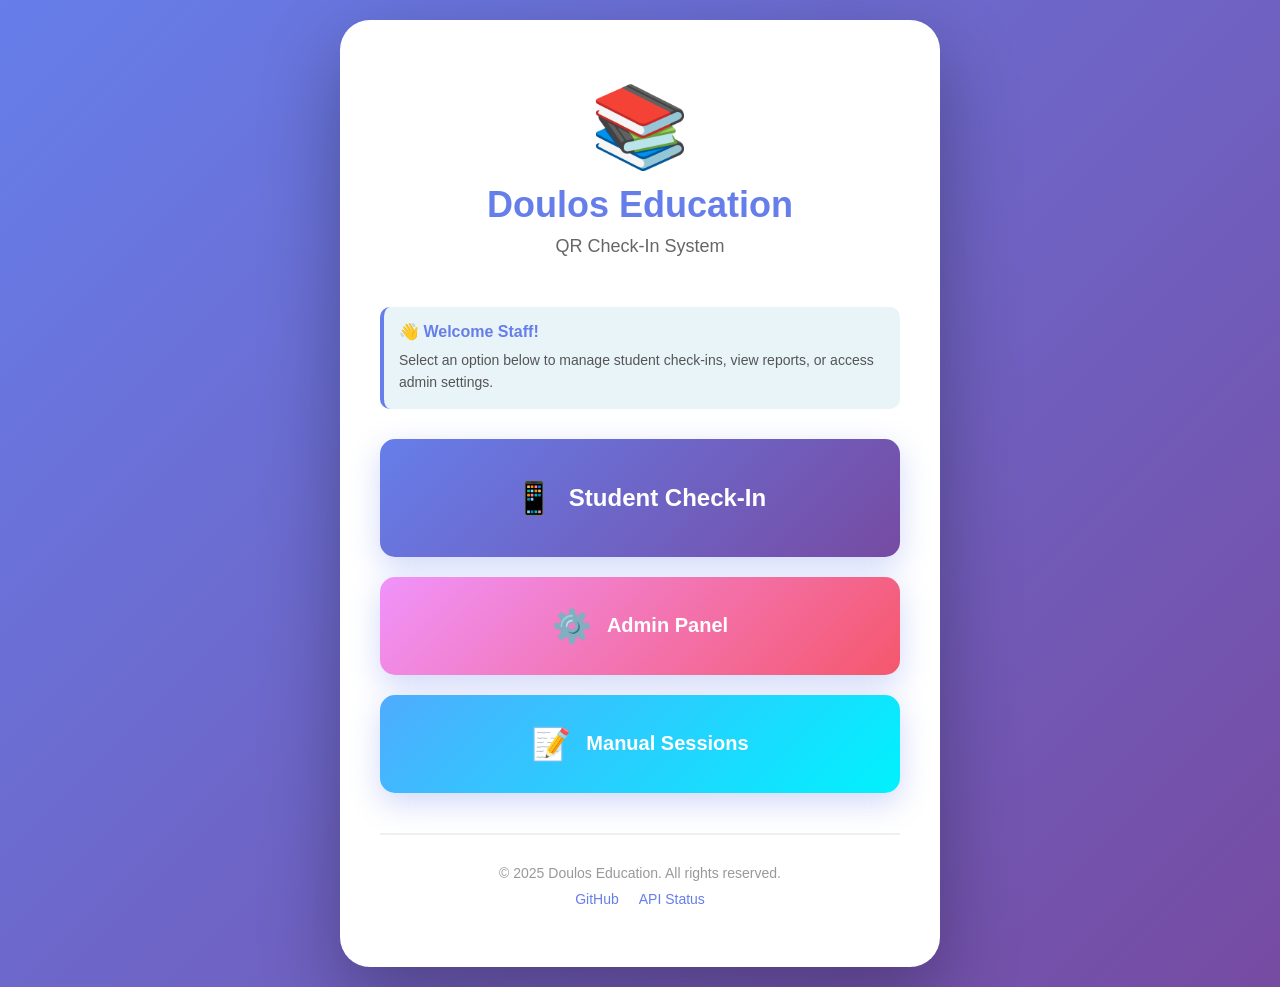
==== github-upload-flat/static/index.html @ 9d43ec2e "Refactor index.html for QR Check-In System Updated HTML structure and added styles for the QR Check-" ====
<!DOCTYPE html>
<html lang="en">
<head>
    <meta charset="UTF-8">
    <meta name="viewport" content="width=device-width, initial-scale=1.0">
    <title>Doulos Education - QR Check-In System</title>
    <link rel="icon" type="image/x-icon" href="/favicon.ico" />
    <style>
        * {
            margin: 0;
            padding: 0;
            box-sizing: border-box;
        }

        body {
            font-family: -apple-system, BlinkMacSystemFont, 'Segoe UI', Roboto, 'Helvetica Neue', Arial, sans-serif;
            background: linear-gradient(135deg, #667eea 0%, #764ba2 100%);
            min-height: 100vh;
            display: flex;
            justify-content: center;
            align-items: center;
            padding: 20px;
        }

        .container {
            background: white;
            border-radius: 30px;
            box-shadow: 0 30px 80px rgba(0, 0, 0, 0.3);
            max-width: 600px;
            width: 100%;
            padding: 60px 40px;
            text-align: center;
        }

        .logo {
            margin-bottom: 30px;
        }

        .logo-icon {
            font-size: 80px;
            margin-bottom: 10px;
        }

        h1 {
            color: #667eea;
            font-size: 36px;
            margin-bottom: 10px;
            font-weight: 700;
        }

        .subtitle {
            color: #666;
            font-size: 18px;
            margin-bottom: 50px;
        }

        .menu-grid {
            display: grid;
            grid-template-columns: 1fr;
            gap: 20px;
            margin-bottom: 30px;
        }

        .menu-button {
            background: linear-gradient(135deg, #667eea 0%, #764ba2 100%);
            color: white;
            border: none;
            border-radius: 15px;
            padding: 30px;
            font-size: 20px;
            font-weight: 600;
            cursor: pointer;
            transition: all 0.3s ease;
            text-decoration: none;
            display: flex;
            align-items: center;
            justify-content: center;
            gap: 15px;
            box-shadow: 0 10px 30px rgba(102, 126, 234, 0.3);
        }

        .menu-button:hover {
            transform: translateY(-5px);
            box-shadow: 0 15px 40px rgba(102, 126, 234, 0.5);
        }

        .menu-button:active {
            transform: translateY(-2px);
        }

        .menu-button .icon {
            font-size: 32px;
        }

        .menu-button.primary {
            background: linear-gradient(135deg, #667eea 0%, #764ba2 100%);
            padding: 40px;
            font-size: 24px;
        }

        .menu-button.secondary {
            background: linear-gradient(135deg, #f093fb 0%, #f5576c 100%);
        }

        .menu-button.tertiary {
            background: linear-gradient(135deg, #4facfe 0%, #00f2fe 100%);
        }

        .footer {
            margin-top: 40px;
            padding-top: 30px;
            border-top: 2px solid #f0f0f0;
        }

        .footer-text {
            color: #999;
            font-size: 14px;
            margin-bottom: 10px;
        }

        .footer-links {
            display: flex;
            justify-content: center;
            gap: 20px;
            flex-wrap: wrap;
        }

        .footer-link {
            color: #667eea;
            text-decoration: none;
            font-size: 14px;
            transition: color 0.3s;
        }

        .footer-link:hover {
            color: #764ba2;
            text-decoration: underline;
        }

        @media (max-width: 600px) {
            .container {
                padding: 40px 30px;
            }

            h1 {
                font-size: 28px;
            }

            .subtitle {
                font-size: 16px;
            }

            .menu-button {
                padding: 25px;
                font-size: 18px;
            }

            .menu-button.primary {
                padding: 35px;
                font-size: 20px;
            }

            .logo-icon {
                font-size: 60px;
            }
        }

        /* Loading animation */
        .loading {
            display: none;
            margin-top: 20px;
            color: #667eea;
            font-size: 14px;
        }

        .loading.show {
            display: block;
        }

        /* Info banner */
        .info-banner {
            background: #e8f4f8;
            border-left: 4px solid #667eea;
            padding: 15px;
            border-radius: 10px;
            margin-bottom: 30px;
            text-align: left;
        }

        .info-banner h3 {
            color: #667eea;
            font-size: 16px;
            margin-bottom: 8px;
        }

        .info-banner p {
            color: #555;
            font-size: 14px;
            line-height: 1.6;
        }
    </style>
</head>
<body>
    <div class="container">
        <div class="logo">
            <div class="logo-icon">📚</div>
            <h1>Doulos Education</h1>
            <p class="subtitle">QR Check-In System</p>
        </div>

        <div class="info-banner">
            <h3>👋 Welcome Staff!</h3>
            <p>Select an option below to manage student check-ins, view reports, or access admin settings.</p>
        </div>

        <div class="menu-grid">
            <a href="/check-in" class="menu-button primary">
                <span class="icon">📱</span>
                <span>Student Check-In</span>
            </a>

            <a href="/admin.html" class="menu-button secondary">
                <span class="icon">⚙️</span>
                <span>Admin Panel</span>
            </a>

            <a href="/manual-sessions.html" class="menu-button tertiary">
                <span class="icon">📝</span>
                <span>Manual Sessions</span>
            </a>
        </div>

        <div class="footer">
            <p class="footer-text">© 2025 Doulos Education. All rights reserved.</p>
            <div class="footer-links">
                <a href="https://github.com/Dansterf/Final-version-QR-code" target="_blank" class="footer-link">GitHub</a>
                <a href="/api/checkins/history" class="footer-link">API Status</a>
            </div>
        </div>
    </div>

    <script>
        // Add click feedback
        document.querySelectorAll('.menu-button').forEach(button => {
            button.addEventListener('click', function(e) {
                // Visual feedback
                this.style.transform = 'scale(0.95)';
                setTimeout(() => {
                    this.style.transform = '';
                }, 100);
            });
        });

        // Check API health on load
        async function checkAPIHealth() {
            try {
                const response = await fetch('/api/admin/services');
                if (response.ok) {
                    console.log('✅ API is healthy');
                } else {
                    console.warn('⚠️ API returned non-OK status');
                }
            } catch (error) {
                console.error('❌ API health check failed:', error);
            }
        }

        // Run health check
        checkAPIHealth();
    </script>
</body>
</html>
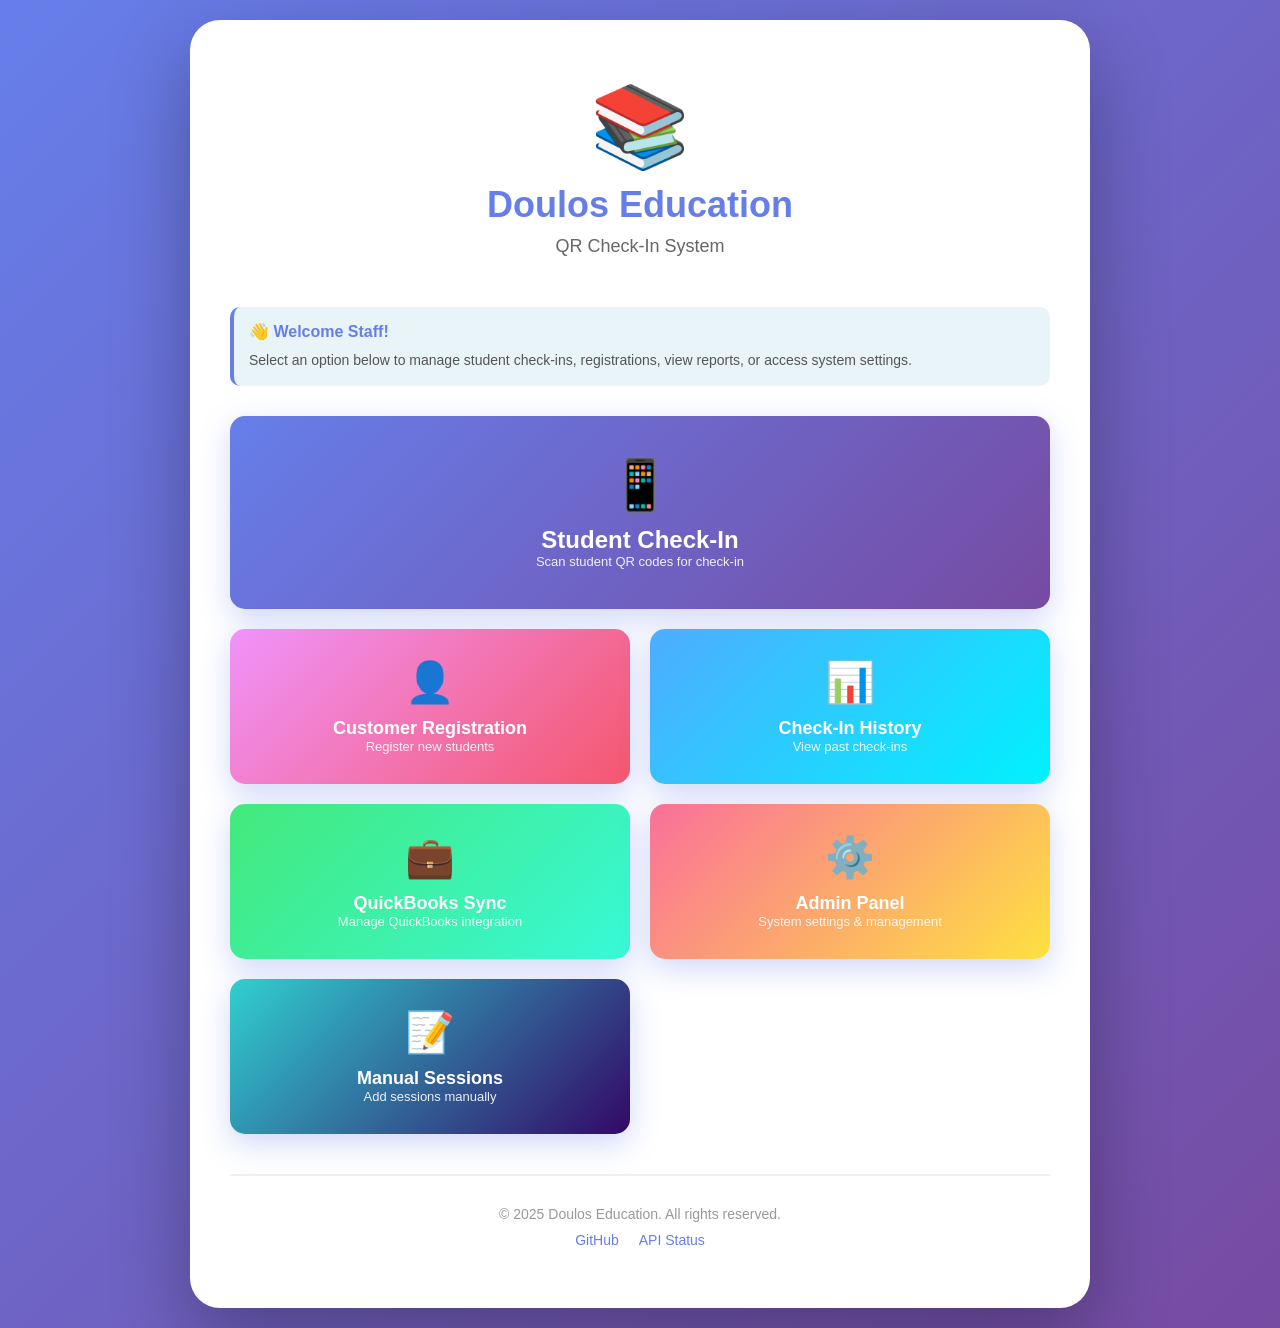
==== commit df5bf77e: "Enhance layout and styles in index.html Updated layout and styles for better responsiveness and adde" ====
--- a/github-upload-flat/static/index.html
+++ b/github-upload-flat/static/index.html
@@ -26,7 +26,7 @@
             background: white;
             border-radius: 30px;
             box-shadow: 0 30px 80px rgba(0, 0, 0, 0.3);
-            max-width: 600px;
+            max-width: 900px;
             width: 100%;
             padding: 60px 40px;
             text-align: center;
@@ -54,130 +54,6 @@
             margin-bottom: 50px;
         }
 
-        .menu-grid {
-            display: grid;
-            grid-template-columns: 1fr;
-            gap: 20px;
-            margin-bottom: 30px;
-        }
-
-        .menu-button {
-            background: linear-gradient(135deg, #667eea 0%, #764ba2 100%);
-            color: white;
-            border: none;
-            border-radius: 15px;
-            padding: 30px;
-            font-size: 20px;
-            font-weight: 600;
-            cursor: pointer;
-            transition: all 0.3s ease;
-            text-decoration: none;
-            display: flex;
-            align-items: center;
-            justify-content: center;
-            gap: 15px;
-            box-shadow: 0 10px 30px rgba(102, 126, 234, 0.3);
-        }
-
-        .menu-button:hover {
-            transform: translateY(-5px);
-            box-shadow: 0 15px 40px rgba(102, 126, 234, 0.5);
-        }
-
-        .menu-button:active {
-            transform: translateY(-2px);
-        }
-
-        .menu-button .icon {
-            font-size: 32px;
-        }
-
-        .menu-button.primary {
-            background: linear-gradient(135deg, #667eea 0%, #764ba2 100%);
-            padding: 40px;
-            font-size: 24px;
-        }
-
-        .menu-button.secondary {
-            background: linear-gradient(135deg, #f093fb 0%, #f5576c 100%);
-        }
-
-        .menu-button.tertiary {
-            background: linear-gradient(135deg, #4facfe 0%, #00f2fe 100%);
-        }
-
-        .footer {
-            margin-top: 40px;
-            padding-top: 30px;
-            border-top: 2px solid #f0f0f0;
-        }
-
-        .footer-text {
-            color: #999;
-            font-size: 14px;
-            margin-bottom: 10px;
-        }
-
-        .footer-links {
-            display: flex;
-            justify-content: center;
-            gap: 20px;
-            flex-wrap: wrap;
-        }
-
-        .footer-link {
-            color: #667eea;
-            text-decoration: none;
-            font-size: 14px;
-            transition: color 0.3s;
-        }
-
-        .footer-link:hover {
-            color: #764ba2;
-            text-decoration: underline;
-        }
-
-        @media (max-width: 600px) {
-            .container {
-                padding: 40px 30px;
-            }
-
-            h1 {
-                font-size: 28px;
-            }
-
-            .subtitle {
-                font-size: 16px;
-            }
-
-            .menu-button {
-                padding: 25px;
-                font-size: 18px;
-            }
-
-            .menu-button.primary {
-                padding: 35px;
-                font-size: 20px;
-            }
-
-            .logo-icon {
-                font-size: 60px;
-            }
-        }
-
-        /* Loading animation */
-        .loading {
-            display: none;
-            margin-top: 20px;
-            color: #667eea;
-            font-size: 14px;
-        }
-
-        .loading.show {
-            display: block;
-        }
-
-        /* Info banner */
         .info-banner {
             background: #e8f4f8;
             border-left: 4px solid #667eea;
@@ -197,6 +73,178 @@
             color: #555;
             font-size: 14px;
             line-height: 1.6;
+        }
+
+        .menu-grid {
+            display: grid;
+            grid-template-columns: repeat(auto-fit, minmax(280px, 1fr));
+            gap: 20px;
+            margin-bottom: 30px;
+        }
+
+        .menu-button {
+            background: linear-gradient(135deg, #667eea 0%, #764ba2 100%);
+            color: white;
+            border: none;
+            border-radius: 15px;
+            padding: 30px 20px;
+            font-size: 18px;
+            font-weight: 600;
+            cursor: pointer;
+            transition: all 0.3s ease;
+            text-decoration: none;
+            display: flex;
+            flex-direction: column;
+            align-items: center;
+            justify-content: center;
+            gap: 12px;
+            box-shadow: 0 10px 30px rgba(102, 126, 234, 0.3);
+            min-height: 140px;
+        }
+
+        .menu-button:hover {
+            transform: translateY(-5px);
+            box-shadow: 0 15px 40px rgba(102, 126, 234, 0.5);
+        }
+
+        .menu-button:active {
+            transform: translateY(-2px);
+        }
+
+        .menu-button .icon {
+            font-size: 40px;
+        }
+
+        .menu-button .title {
+            font-size: 18px;
+            font-weight: 600;
+        }
+
+        .menu-button .description {
+            font-size: 13px;
+            opacity: 0.9;
+            font-weight: 400;
+        }
+
+        /* Primary action - Student Check-In */
+        .menu-button.primary {
+            grid-column: 1 / -1;
+            background: linear-gradient(135deg, #667eea 0%, #764ba2 100%);
+            padding: 40px;
+            min-height: 160px;
+        }
+
+        .menu-button.primary .icon {
+            font-size: 50px;
+        }
+
+        .menu-button.primary .title {
+            font-size: 24px;
+        }
+
+        /* Customer Registration */
+        .menu-button.register {
+            background: linear-gradient(135deg, #f093fb 0%, #f5576c 100%);
+        }
+
+        /* Check-In History */
+        .menu-button.history {
+            background: linear-gradient(135deg, #4facfe 0%, #00f2fe 100%);
+        }
+
+        /* QuickBooks Sync */
+        .menu-button.quickbooks {
+            background: linear-gradient(135deg, #43e97b 0%, #38f9d7 100%);
+        }
+
+        /* Admin Panel */
+        .menu-button.admin {
+            background: linear-gradient(135deg, #fa709a 0%, #fee140 100%);
+        }
+
+        /* Manual Sessions */
+        .menu-button.manual {
+            background: linear-gradient(135deg, #30cfd0 0%, #330867 100%);
+        }
+
+        .footer {
+            margin-top: 40px;
+            padding-top: 30px;
+            border-top: 2px solid #f0f0f0;
+        }
+
+        .footer-text {
+            color: #999;
+            font-size: 14px;
+            margin-bottom: 10px;
+        }
+
+        .footer-links {
+            display: flex;
+            justify-content: center;
+            gap: 20px;
+            flex-wrap: wrap;
+        }
+
+        .footer-link {
+            color: #667eea;
+            text-decoration: none;
+            font-size: 14px;
+            transition: color 0.3s;
+        }
+
+        .footer-link:hover {
+            color: #764ba2;
+            text-decoration: underline;
+        }
+
+        @media (max-width: 768px) {
+            .container {
+                padding: 40px 30px;
+            }
+
+            h1 {
+                font-size: 28px;
+            }
+
+            .subtitle {
+                font-size: 16px;
+            }
+
+            .menu-grid {
+                grid-template-columns: 1fr;
+            }
+
+            .menu-button {
+                padding: 25px;
+                font-size: 16px;
+                min-height: 120px;
+            }
+
+            .menu-button.primary {
+                padding: 35px;
+                min-height: 140px;
+            }
+
+            .menu-button .icon {
+                font-size: 35px;
+            }
+
+            .menu-button.primary .icon {
+                font-size: 45px;
+            }
+
+            .menu-button .title {
+                font-size: 16px;
+            }
+
+            .menu-button.primary .title {
+                font-size: 20px;
+            }
+
+            .logo-icon {
+                font-size: 60px;
+            }
         }
     </style>
 </head>
@@ -210,23 +258,62 @@
 
         <div class="info-banner">
             <h3>👋 Welcome Staff!</h3>
-            <p>Select an option below to manage student check-ins, view reports, or access admin settings.</p>
+            <p>Select an option below to manage student check-ins, registrations, view reports, or access system settings.</p>
         </div>
 
         <div class="menu-grid">
+            <!-- Primary Action: Student Check-In -->
             <a href="/check-in" class="menu-button primary">
                 <span class="icon">📱</span>
-                <span>Student Check-In</span>
-            </a>
-
-            <a href="/admin.html" class="menu-button secondary">
+                <div>
+                    <div class="title">Student Check-In</div>
+                    <div class="description">Scan student QR codes for check-in</div>
+                </div>
+            </a>
+
+            <!-- Customer Registration -->
+            <a href="/register-customer" class="menu-button register">
+                <span class="icon">👤</span>
+                <div>
+                    <div class="title">Customer Registration</div>
+                    <div class="description">Register new students</div>
+                </div>
+            </a>
+
+            <!-- Check-In History -->
+            <a href="/history" class="menu-button history">
+                <span class="icon">📊</span>
+                <div>
+                    <div class="title">Check-In History</div>
+                    <div class="description">View past check-ins</div>
+                </div>
+            </a>
+
+            <!-- QuickBooks Sync -->
+            <a href="/quickbooks" class="menu-button quickbooks">
+                <span class="icon">💼</span>
+                <div>
+                    <div class="title">QuickBooks Sync</div>
+                    <div class="description">Manage QuickBooks integration</div>
+                </div>
+            </a>
+
+            <!-- Admin Panel -->
+            <a href="/admin.html" class="menu-button admin">
                 <span class="icon">⚙️</span>
-                <span>Admin Panel</span>
-            </a>
-
-            <a href="/manual-sessions.html" class="menu-button tertiary">
+                <div>
+                    <div class="title">Admin Panel</div>
+                    <div class="description">System settings & management</div>
+                </div>
+            </a>
+
+            <!-- Manual Sessions -->
+            <a href="/manual-sessions.html" class="menu-button manual">
                 <span class="icon">📝</span>
-                <span>Manual Sessions</span>
+                <div>
+                    <div class="title">Manual Sessions</div>
+                    <div class="description">Add sessions manually</div>
+                </div>
             </a>
         </div>
 
@@ -264,9 +351,3 @@
                 console.error('❌ API health check failed:', error);
             }
         }
-
-        // Run health check
-        checkAPIHealth();
-    </script>
-</body>
-</html>
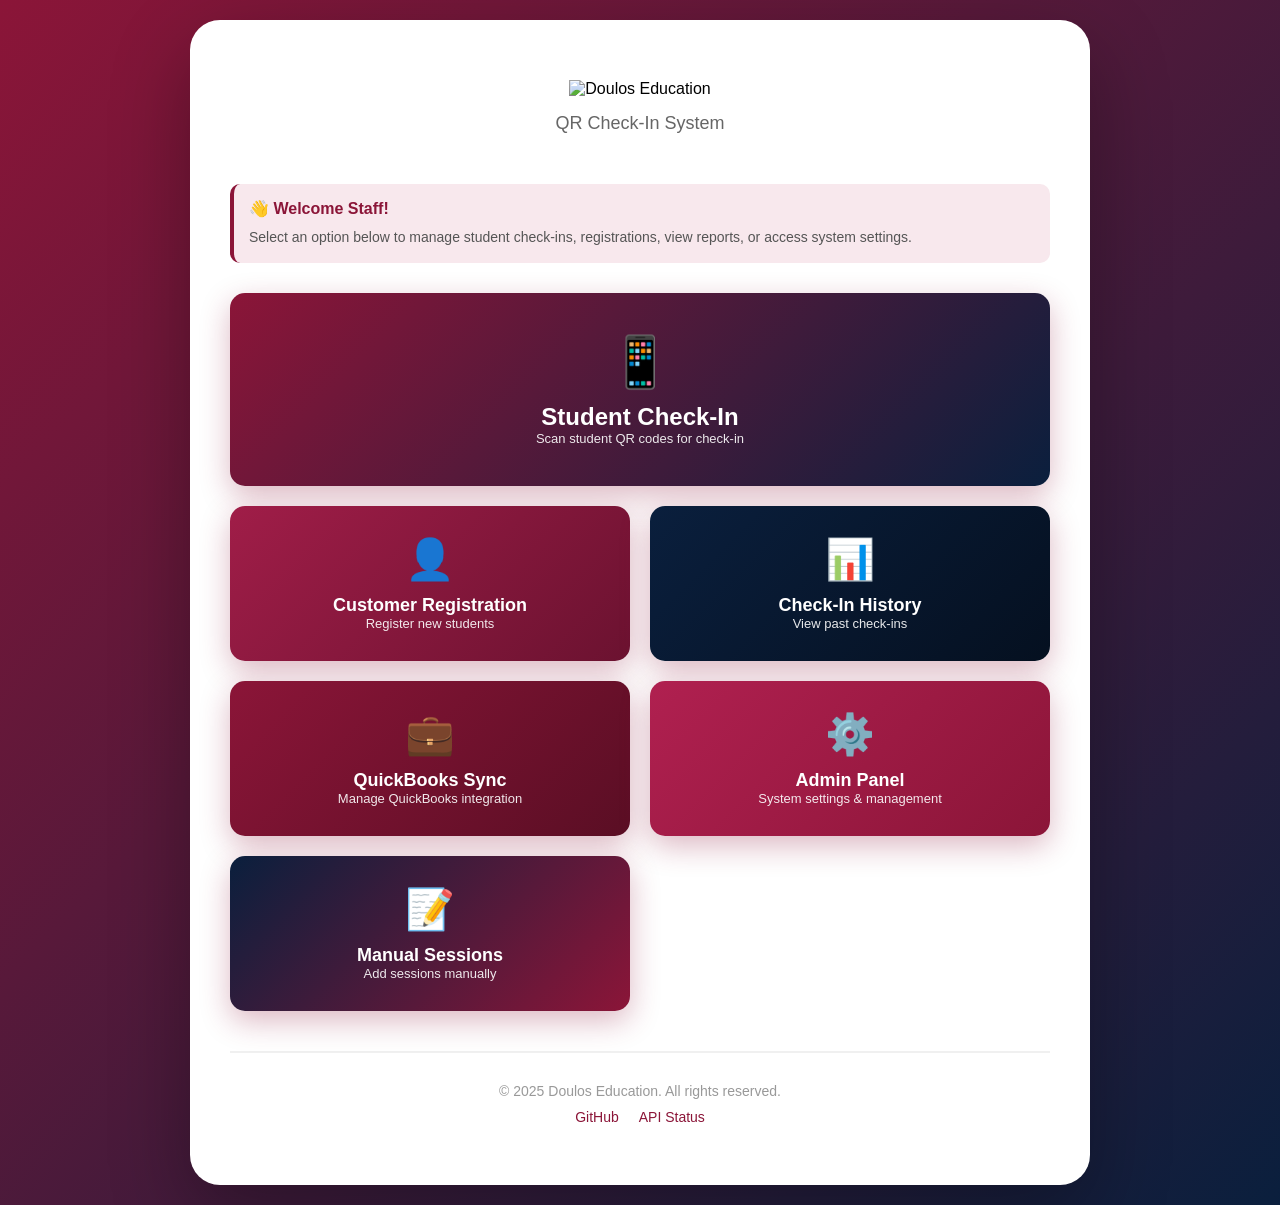
==== commit cb0bd998: "Update styles and logo in index.html" ====
--- a/github-upload-flat/static/index.html
+++ b/github-upload-flat/static/index.html
@@ -14,7 +14,7 @@
 
         body {
             font-family: -apple-system, BlinkMacSystemFont, 'Segoe UI', Roboto, 'Helvetica Neue', Arial, sans-serif;
-            background: linear-gradient(135deg, #667eea 0%, #764ba2 100%);
+            background: linear-gradient(135deg, #8B1538 0%, #0A1F3D 100%);
             min-height: 100vh;
             display: flex;
             justify-content: center;
@@ -36,13 +36,14 @@
             margin-bottom: 30px;
         }
 
-        .logo-icon {
-            font-size: 80px;
-            margin-bottom: 10px;
+        .logo-image {
+            max-width: 280px;
+            height: auto;
+            margin-bottom: 15px;
         }
 
         h1 {
-            color: #667eea;
+            color: #8B1538;
             font-size: 36px;
             margin-bottom: 10px;
             font-weight: 700;
@@ -55,8 +56,8 @@
         }
 
         .info-banner {
-            background: #e8f4f8;
-            border-left: 4px solid #667eea;
+            background: #f8e8ed;
+            border-left: 4px solid #8B1538;
             padding: 15px;
             border-radius: 10px;
             margin-bottom: 30px;
@@ -64,7 +65,7 @@
         }
 
         .info-banner h3 {
-            color: #667eea;
+            color: #8B1538;
             font-size: 16px;
             margin-bottom: 8px;
         }
@@ -83,7 +84,7 @@
         }
 
         .menu-button {
-            background: linear-gradient(135deg, #667eea 0%, #764ba2 100%);
+            background: linear-gradient(135deg, #8B1538 0%, #0A1F3D 100%);
             color: white;
             border: none;
             border-radius: 15px;
@@ -98,13 +99,13 @@
             align-items: center;
             justify-content: center;
             gap: 12px;
-            box-shadow: 0 10px 30px rgba(102, 126, 234, 0.3);
+            box-shadow: 0 10px 30px rgba(139, 21, 56, 0.3);
             min-height: 140px;
         }
 
         .menu-button:hover {
             transform: translateY(-5px);
-            box-shadow: 0 15px 40px rgba(102, 126, 234, 0.5);
+            box-shadow: 0 15px 40px rgba(139, 21, 56, 0.5);
         }
 
         .menu-button:active {
@@ -129,7 +130,7 @@
         /* Primary action - Student Check-In */
         .menu-button.primary {
             grid-column: 1 / -1;
-            background: linear-gradient(135deg, #667eea 0%, #764ba2 100%);
+            background: linear-gradient(135deg, #8B1538 0%, #0A1F3D 100%);
             padding: 40px;
             min-height: 160px;
         }
@@ -144,27 +145,27 @@
 
         /* Customer Registration */
         .menu-button.register {
-            background: linear-gradient(135deg, #f093fb 0%, #f5576c 100%);
+            background: linear-gradient(135deg, #A01D48 0%, #6B1230 100%);
         }
 
         /* Check-In History */
         .menu-button.history {
-            background: linear-gradient(135deg, #4facfe 0%, #00f2fe 100%);
+            background: linear-gradient(135deg, #0A1F3D 0%, #051020 100%);
         }
 
         /* QuickBooks Sync */
         .menu-button.quickbooks {
-            background: linear-gradient(135deg, #43e97b 0%, #38f9d7 100%);
+            background: linear-gradient(135deg, #8B1538 0%, #5A0E24 100%);
         }
 
         /* Admin Panel */
         .menu-button.admin {
-            background: linear-gradient(135deg, #fa709a 0%, #fee140 100%);
+            background: linear-gradient(135deg, #B02050 0%, #8B1538 100%);
         }
 
         /* Manual Sessions */
         .menu-button.manual {
-            background: linear-gradient(135deg, #30cfd0 0%, #330867 100%);
+            background: linear-gradient(135deg, #0A1F3D 0%, #8B1538 100%);
         }
 
         .footer {
@@ -187,14 +188,14 @@
         }
 
         .footer-link {
-            color: #667eea;
+            color: #8B1538;
             text-decoration: none;
             font-size: 14px;
             transition: color 0.3s;
         }
 
         .footer-link:hover {
-            color: #764ba2;
+            color: #0A1F3D;
             text-decoration: underline;
         }
 
@@ -242,8 +243,8 @@
                 font-size: 20px;
             }
 
-            .logo-icon {
-                font-size: 60px;
+            .logo-image {
+                max-width: 220px;
             }
         }
     </style>
@@ -251,8 +252,7 @@
 <body>
     <div class="container">
         <div class="logo">
-            <div class="logo-icon">📚</div>
-            <h1>Doulos Education</h1>
+            <img src="/doulos-logo.png" alt="Doulos Education" class="logo-image">
             <p class="subtitle">QR Check-In System</p>
         </div>
 
@@ -272,7 +272,10 @@
             </a>
 
             <!-- Customer Registration -->
-            <a href="/register-customer" class="menu-button register">
+         <a href="/register_form.html" class="menu-button register">
+
+
+
                 <span class="icon">👤</span>
                 <div>
                     <div class="title">Customer Registration</div>
@@ -351,3 +354,25 @@
                 console.error('❌ API health check failed:', error);
             }
         }
+
+        // Run health check
+        checkAPIHealth();
+
+        // Add keyboard shortcuts
+        document.addEventListener('keydown', function(e) {
+            // Alt + 1: Student Check-In
+            if (e.altKey && e.key === '1') {
+                window.location.href = '/check-in';
+            }
+            // Alt + 2: Customer Registration
+            if (e.altKey && e.key === '2') {
+                window.location.href = '/register-customer';
+            }
+            // Alt + 3: Check-In History
+            if (e.altKey && e.key === '3') {
+                window.location.href = '/history';
+            }
+        });
+    </script>
+</body>
+</html>
